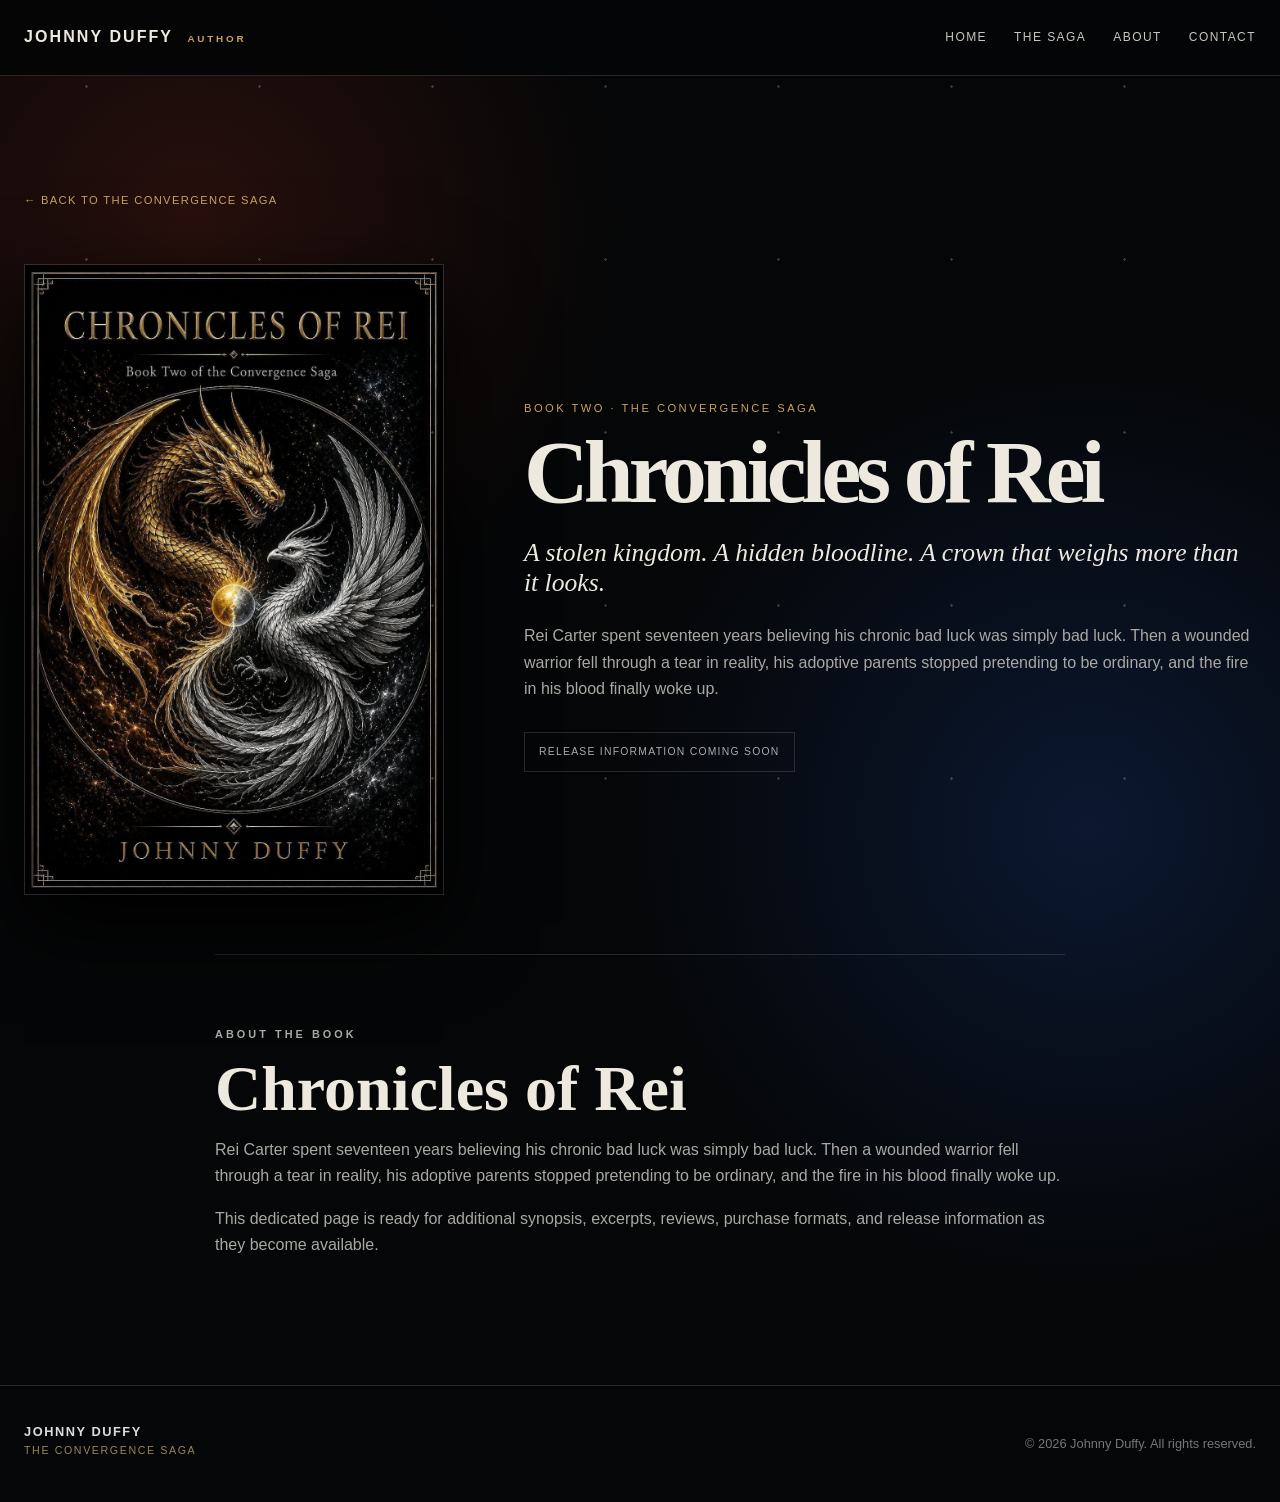
==== chronicles-of-rei.html @ 14dc8cfa "Add files via upload dedicated pages and purchase" ====
<!doctype html><html lang="en"><head><meta charset="utf-8"><meta name="viewport" content="width=device-width,initial-scale=1"><title>Chronicles of Rei | Johnny Duffy</title><link rel="stylesheet" href="styles.css"></head><body><header><a class="brand" href="index.html">JOHNNY DUFFY <small>AUTHOR</small></a><button id="menu">☰</button><nav><a href="index.html">Home</a><a href="index.html#saga">The Saga</a><a href="index.html#about">About</a><a href="index.html#contact">Contact</a></nav></header><main class="bookpage"><a class="backlink" href="index.html#saga">← Back to the Convergence Saga</a><section class="bookHero"><div class="cover"><img src="assets/chronicles-of-rei.jpg" alt="Chronicles of Rei"></div><div><p class="series">Book Two · THE CONVERGENCE SAGA</p><h1>Chronicles of Rei</h1><p class="hook">A stolen kingdom. A hidden bloodline. A crown that weighs more than it looks.</p><p class="muted">Rei Carter spent seventeen years believing his chronic bad luck was simply bad luck. Then a wounded warrior fell through a tear in reality, his adoptive parents stopped pretending to be ordinary, and the fire in his blood finally woke up.</p><div class="buttons"><span class="status">Release information coming soon</span></div></div></section><section class="bookBody"><p class="kicker">ABOUT THE BOOK</p><h2>Chronicles of Rei</h2><p>Rei Carter spent seventeen years believing his chronic bad luck was simply bad luck. Then a wounded warrior fell through a tear in reality, his adoptive parents stopped pretending to be ordinary, and the fire in his blood finally woke up.</p><p>This dedicated page is ready for additional synopsis, excerpts, reviews, purchase formats, and release information as they become available.</p></section></main><footer><div><b>JOHNNY DUFFY</b><small>THE CONVERGENCE SAGA</small></div><p>© <span id="year"></span> Johnny Duffy. All rights reserved.</p></footer><script src="script.js"></script></body></html>
---- styles.css ----
*{box-sizing:border-box}html{scroll-behavior:smooth}
:root{--bg:#050607;--paper:#eee9df;--muted:#aaa8a3;--gold:#c7a35c;--red:#b23a2c;--blue:#5279b5;--line:rgba(220,210,190,.16);--max:1260px}
body{margin:0;background:radial-gradient(circle at 15% 15%,#28100d 0,transparent 27rem),radial-gradient(circle at 85% 55%,#0b1830 0,transparent 30rem),#050607;color:var(--paper);font:16px/1.65 Segoe UI,Arial,sans-serif}
body:before{content:"";position:fixed;inset:0;pointer-events:none;opacity:.20;background-image:radial-gradient(#fff 0 1px,transparent 1.5px);background-size:173px 173px}
a{color:inherit;text-decoration:none}header{height:76px;padding:0 max(24px,calc((100vw - var(--max))/2));display:flex;align-items:center;justify-content:space-between;position:sticky;top:0;z-index:20;background:#050607ed;border-bottom:1px solid var(--line);backdrop-filter:blur(14px)}
.brand{font-weight:900;letter-spacing:.13em}.brand small{font-size:.62rem;color:var(--gold);letter-spacing:.28em;margin-left:8px}nav{display:flex;gap:27px}nav a{font-size:.75rem;text-transform:uppercase;letter-spacing:.12em;color:#c9c6c0}#menu{display:none;background:none;border:0;color:white;font-size:1.5rem}
.hero{min-height:calc(100vh - 76px);display:flex;align-items:center;position:relative;overflow:hidden;padding:90px max(24px,calc((100vw - var(--max))/2));border-bottom:1px solid var(--line)}.heroText{max-width:850px;z-index:2}
.kicker{font-size:.68rem;font-weight:800;letter-spacing:.28em;color:var(--gold);text-transform:uppercase}h1,h2,h3{font-family:Georgia,serif}h1{font-size:clamp(4rem,9vw,8.2rem);line-height:.78;letter-spacing:-.055em;margin:.18em 0}h1 span{color:transparent;-webkit-text-stroke:1px #d3c6a8}
.lead{font:italic clamp(1.25rem,2.3vw,1.9rem) Georgia,serif}.muted{color:var(--muted)}.buttons{display:flex;gap:13px;flex-wrap:wrap;margin-top:30px}.buttons a,.buttonlike{min-height:48px;padding:0 22px;display:inline-flex;align-items:center;border:1px solid var(--line);font-size:.72rem;font-weight:800;letter-spacing:.11em;text-transform:uppercase}.buttons .primary{background:#84271f;border-color:#a33b30}.disabled{opacity:.55;pointer-events:none}
.section,.feature,.bookpage{width:min(var(--max),calc(100% - 48px));margin:auto;padding:110px 0}.heading{max-width:800px;margin-bottom:50px}h2{font-size:clamp(2.7rem,5vw,5rem);line-height:1;margin:.2em 0}
.books{display:grid;grid-template-columns:repeat(4,1fr);gap:22px}.books article img{width:100%;display:block;aspect-ratio:2/3;object-fit:cover;border:1px solid var(--line);transition:.25s}.books article:hover img{transform:translateY(-7px)}.books article small{display:block;margin-top:20px;color:#96928b;font-size:.62rem;letter-spacing:.18em}.books h3{font-size:1.4rem;margin:6px 0}.books p{font-size:.88rem;color:#999}.books a{font-size:.68rem;color:var(--gold);letter-spacing:.1em;text-transform:uppercase}
.feature{display:grid;grid-template-columns:.78fr 1.22fr;gap:90px;align-items:center;border-top:1px solid var(--line)}.featureCover{max-width:420px;margin:auto}.featureCover img{width:100%;box-shadow:0 30px 80px #000}.redtxt{color:#e35a47}blockquote{border-left:2px solid var(--red);padding:16px 0 16px 24px;margin:30px 0;font:italic 1.15rem Georgia,serif}
.about{display:grid;grid-template-columns:320px 1fr;gap:80px;align-items:center}.portrait img{width:100%;display:block;box-shadow:0 25px 65px #000}.contact{text-align:center;padding:110px 24px;border-top:1px solid var(--line)}.centered{justify-content:center}
footer{border-top:1px solid var(--line);padding:35px max(24px,calc((100vw - var(--max))/2));display:flex;justify-content:space-between;color:#777;font-size:.8rem}footer div{display:flex;flex-direction:column}footer b{color:#ddd;letter-spacing:.12em}footer small{letter-spacing:.15em;color:#9a845a}
.bookHero{display:grid;grid-template-columns:minmax(280px,420px) 1fr;gap:80px;align-items:center;min-height:690px}.bookHero .cover img{width:100%;display:block;border:1px solid var(--line);box-shadow:0 30px 80px #000}.bookHero h1{font-size:clamp(3.5rem,7vw,7rem);line-height:.88}.series{font-size:.7rem;letter-spacing:.22em;color:var(--gold);text-transform:uppercase}.hook{font:italic clamp(1.25rem,2vw,1.8rem) Georgia,serif}.bookBody{max-width:850px;margin:30px auto 0;padding-top:60px;border-top:1px solid var(--line)}.bookBody p{color:var(--muted)}.backlink{display:inline-block;margin-bottom:25px;color:var(--gold);font-size:.7rem;letter-spacing:.12em;text-transform:uppercase}.status{display:inline-block;border:1px solid var(--line);padding:10px 14px;color:#aaa;font-size:.65rem;letter-spacing:.12em;text-transform:uppercase}
@media(max-width:950px){#menu{display:block}nav{display:none;position:absolute;top:76px;left:0;right:0;flex-direction:column;padding:25px;background:#090a0c}nav.open{display:flex}.books{grid-template-columns:1fr 1fr}.feature,.about,.bookHero{grid-template-columns:1fr;gap:45px}.bookHero .cover{max-width:360px;margin:auto}}
@media(max-width:560px){.brand small{display:none}.books{grid-template-columns:1fr}.section,.feature,.bookpage{width:calc(100% - 34px);padding:75px 0}footer{flex-direction:column;gap:15px}}
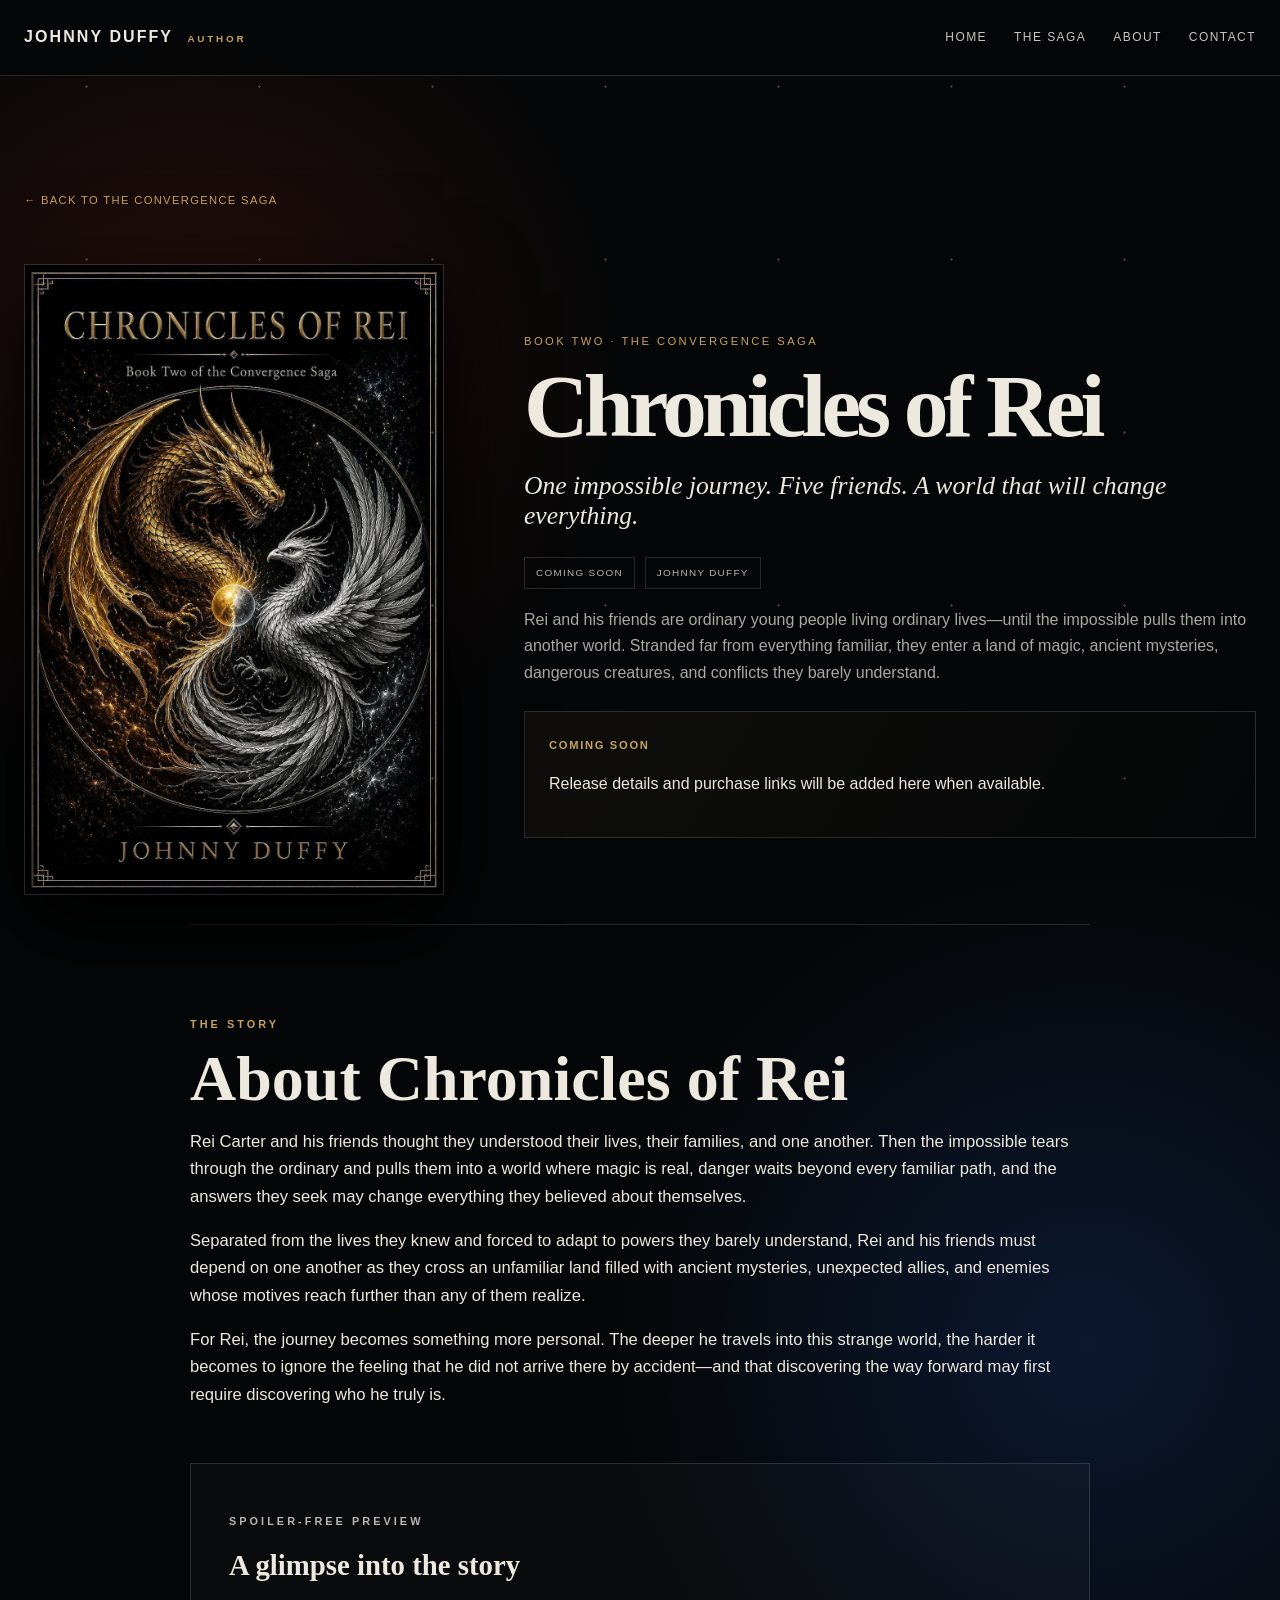
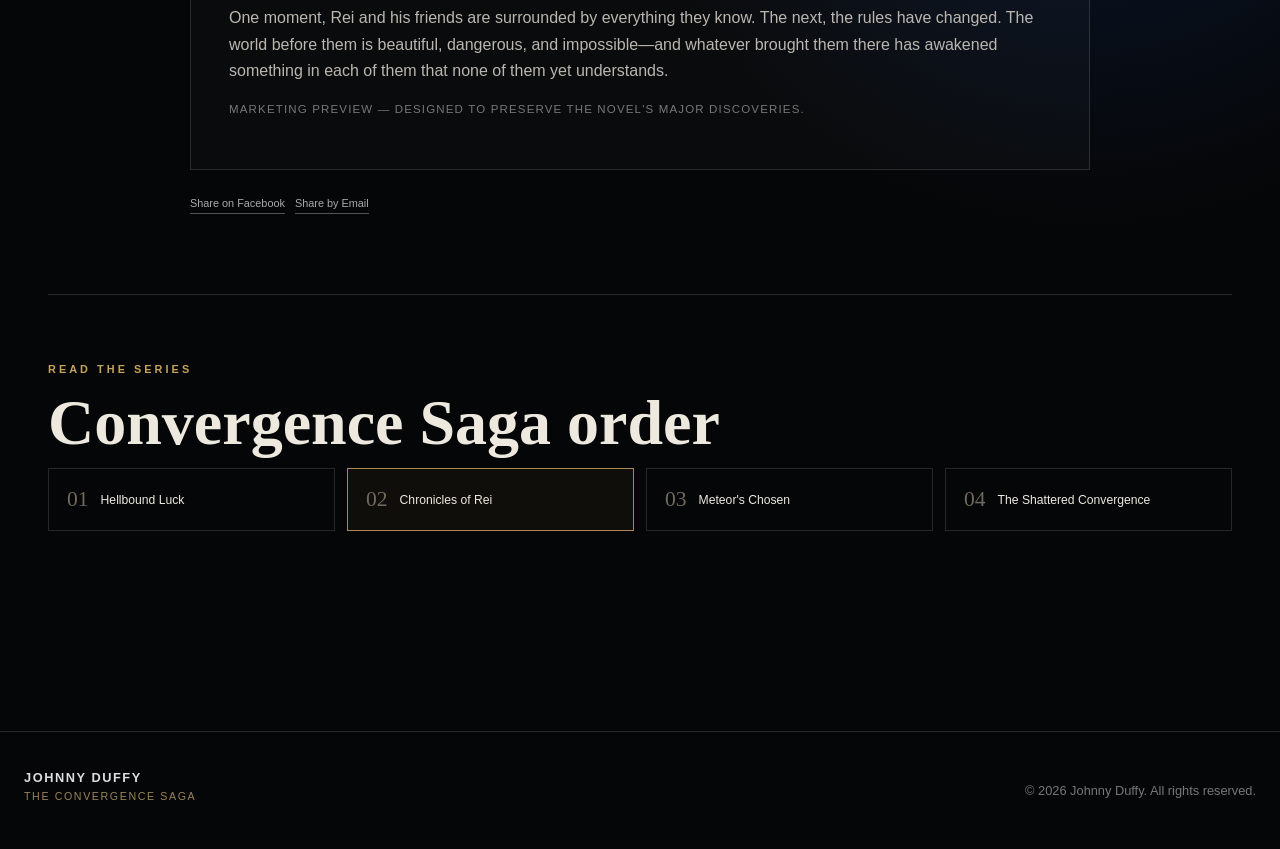
==== commit 9a42c0ca: "Add files via upload polish" ====
--- a/chronicles-of-rei.html
+++ b/chronicles-of-rei.html
@@ -1 +1,19 @@
-<!doctype html><html lang="en"><head><meta charset="utf-8"><meta name="viewport" content="width=device-width,initial-scale=1"><title>Chronicles of Rei | Johnny Duffy</title><link rel="stylesheet" href="styles.css"></head><body><header><a class="brand" href="index.html">JOHNNY DUFFY <small>AUTHOR</small></a><button id="menu">☰</button><nav><a href="index.html">Home</a><a href="index.html#saga">The Saga</a><a href="index.html#about">About</a><a href="index.html#contact">Contact</a></nav></header><main class="bookpage"><a class="backlink" href="index.html#saga">← Back to the Convergence Saga</a><section class="bookHero"><div class="cover"><img src="assets/chronicles-of-rei.jpg" alt="Chronicles of Rei"></div><div><p class="series">Book Two · THE CONVERGENCE SAGA</p><h1>Chronicles of Rei</h1><p class="hook">A stolen kingdom. A hidden bloodline. A crown that weighs more than it looks.</p><p class="muted">Rei Carter spent seventeen years believing his chronic bad luck was simply bad luck. Then a wounded warrior fell through a tear in reality, his adoptive parents stopped pretending to be ordinary, and the fire in his blood finally woke up.</p><div class="buttons"><span class="status">Release information coming soon</span></div></div></section><section class="bookBody"><p class="kicker">ABOUT THE BOOK</p><h2>Chronicles of Rei</h2><p>Rei Carter spent seventeen years believing his chronic bad luck was simply bad luck. Then a wounded warrior fell through a tear in reality, his adoptive parents stopped pretending to be ordinary, and the fire in his blood finally woke up.</p><p>This dedicated page is ready for additional synopsis, excerpts, reviews, purchase formats, and release information as they become available.</p></section></main><footer><div><b>JOHNNY DUFFY</b><small>THE CONVERGENCE SAGA</small></div><p>© <span id="year"></span> Johnny Duffy. All rights reserved.</p></footer><script src="script.js"></script></body></html>+<!doctype html><html lang="en"><head><meta charset="utf-8"><meta name="viewport" content="width=device-width,initial-scale=1">
+<title>Chronicles of Rei | Johnny Duffy</title>
+<meta name="description" content="Rei and four friends are pulled into another world, where magic, awakening powers, friendship, and self-discovery reshape everything they know."><link rel="canonical" href="https://johnnyduffyauthor.com/chronicles-of-rei.html">
+<meta property="og:type" content="book"><meta property="og:site_name" content="Johnny Duffy">
+<meta property="og:title" content="Chronicles of Rei | The Convergence Saga"><meta property="og:description" content="One impossible journey. Five friends. A world that will change everything.">
+<meta property="og:url" content="https://johnnyduffyauthor.com/chronicles-of-rei.html"><meta property="og:image" content="https://johnnyduffyauthor.com/assets/chronicles-of-rei.jpg">
+<meta name="twitter:card" content="summary_large_image"><meta name="twitter:title" content="Chronicles of Rei | Johnny Duffy"><meta name="twitter:description" content="One impossible journey. Five friends. A world that will change everything."><meta name="twitter:image" content="https://johnnyduffyauthor.com/assets/chronicles-of-rei.jpg">
+<link rel="stylesheet" href="styles.css"></head><body><header><a class="brand" href="index.html">JOHNNY DUFFY <small>AUTHOR</small></a><button id="menu">☰</button><nav><a href="index.html">Home</a><a href="index.html#saga">The Saga</a><a href="index.html#about">About</a><a href="index.html#contact">Contact</a></nav></header><main class="bookpage">
+<a class="backlink" href="index.html#saga">← Back to the Convergence Saga</a>
+<section class="bookHero"><div class="cover"><img src="assets/chronicles-of-rei.jpg" alt="Chronicles of Rei book cover"></div><div>
+<p class="series">Book Two · THE CONVERGENCE SAGA</p><h1>Chronicles of Rei</h1><p class="hook">One impossible journey. Five friends. A world that will change everything.</p>
+<div class="bookMeta"><span class="badge ">COMING SOON</span><span class="badge">Johnny Duffy</span></div>
+<p class="muted">Rei and his friends are ordinary young people living ordinary lives—until the impossible pulls them into another world. Stranded far from everything familiar, they enter a land of magic, ancient mysteries, dangerous creatures, and conflicts they barely understand.</p><div class="comingPanel"><strong>COMING SOON</strong><p>Release details and purchase links will be added here when available.</p></div></div></section>
+<section class="synopsis"><p class="kicker">THE STORY</p><h2>About Chronicles of Rei</h2><div class="copy">
+<p>Rei Carter and his friends thought they understood their lives, their families, and one another. Then the impossible tears through the ordinary and pulls them into a world where magic is real, danger waits beyond every familiar path, and the answers they seek may change everything they believed about themselves.</p><p>Separated from the lives they knew and forced to adapt to powers they barely understand, Rei and his friends must depend on one another as they cross an unfamiliar land filled with ancient mysteries, unexpected allies, and enemies whose motives reach further than any of them realize.</p><p>For Rei, the journey becomes something more personal. The deeper he travels into this strange world, the harder it becomes to ignore the feeling that he did not arrive there by accident—and that discovering the way forward may first require discovering who he truly is.</p></div>
+<div class="sample"><p class="kicker">SPOILER-FREE PREVIEW</p><h3>A glimpse into the story</h3><p>One moment, Rei and his friends are surrounded by everything they know. The next, the rules have changed. The world before them is beautiful, dangerous, and impossible—and whatever brought them there has awakened something in each of them that none of them yet understands.</p><p class="sampleNote">Marketing preview — designed to preserve the novel's major discoveries.</p></div>
+<div class="socialShare"><a href="https://www.facebook.com/sharer/sharer.php?u=https://johnnyduffyauthor.com/chronicles-of-rei.html" target="_blank" rel="noopener">Share on Facebook</a><a href="mailto:?subject=Chronicles of Rei%20by%20Johnny%20Duffy&body=https://johnnyduffyauthor.com/chronicles-of-rei.html">Share by Email</a></div></section>
+<section class="seriesOrder"><p class="kicker">READ THE SERIES</p><h2>Convergence Saga order</h2><div class="seriesStrip"><a class="" href="hellbound-luck.html"><b>01</b><span>Hellbound Luck</span></a><a class="current" href="chronicles-of-rei.html"><b>02</b><span>Chronicles of Rei</span></a><a class="" href="meteors-chosen.html"><b>03</b><span>Meteor&#x27;s Chosen</span></a><a class="" href="shattered-convergence.html"><b>04</b><span>The Shattered Convergence</span></a></div></section>
+</main><footer><div><b>JOHNNY DUFFY</b><small>THE CONVERGENCE SAGA</small></div><p>© <span id="year"></span> Johnny Duffy. All rights reserved.</p></footer><script src="script.js"></script></body></html>
--- a/styles.css
+++ b/styles.css
@@ -16,3 +16,6 @@
 .bookHero{display:grid;grid-template-columns:minmax(280px,420px) 1fr;gap:80px;align-items:center;min-height:690px}.bookHero .cover img{width:100%;display:block;border:1px solid var(--line);box-shadow:0 30px 80px #000}.bookHero h1{font-size:clamp(3.5rem,7vw,7rem);line-height:.88}.series{font-size:.7rem;letter-spacing:.22em;color:var(--gold);text-transform:uppercase}.hook{font:italic clamp(1.25rem,2vw,1.8rem) Georgia,serif}.bookBody{max-width:850px;margin:30px auto 0;padding-top:60px;border-top:1px solid var(--line)}.bookBody p{color:var(--muted)}.backlink{display:inline-block;margin-bottom:25px;color:var(--gold);font-size:.7rem;letter-spacing:.12em;text-transform:uppercase}.status{display:inline-block;border:1px solid var(--line);padding:10px 14px;color:#aaa;font-size:.65rem;letter-spacing:.12em;text-transform:uppercase}
 @media(max-width:950px){#menu{display:block}nav{display:none;position:absolute;top:76px;left:0;right:0;flex-direction:column;padding:25px;background:#090a0c}nav.open{display:flex}.books{grid-template-columns:1fr 1fr}.feature,.about,.bookHero{grid-template-columns:1fr;gap:45px}.bookHero .cover{max-width:360px;margin:auto}}
 @media(max-width:560px){.brand small{display:none}.books{grid-template-columns:1fr}.section,.feature,.bookpage{width:calc(100% - 34px);padding:75px 0}footer{flex-direction:column;gap:15px}}
+
+.bookMeta{display:flex;gap:10px;flex-wrap:wrap;margin:18px 0}.badge{padding:7px 11px;border:1px solid var(--line);font-size:.62rem;letter-spacing:.13em;text-transform:uppercase;color:#bcb8b0}.badge.live{border-color:#9d4036;color:#e88978}.synopsis{max-width:900px;margin:0 auto;padding:80px 0;border-top:1px solid var(--line)}.synopsis .copy{font-size:1.04rem}.sample{margin-top:55px;padding:38px;border:1px solid var(--line);background:rgba(255,255,255,.018)}.sample h3{font-size:1.8rem;margin:.1em 0}.sample p{color:#bbb7b0}.sampleNote{font-size:.72rem;color:#777!important;text-transform:uppercase;letter-spacing:.1em}.seriesOrder{width:min(var(--max),calc(100% - 48px));margin:0 auto 90px;padding-top:55px;border-top:1px solid var(--line)}.seriesStrip{display:grid;grid-template-columns:repeat(4,1fr);gap:12px}.seriesStrip a{padding:18px;border:1px solid var(--line);display:flex;gap:12px;align-items:center}.seriesStrip a.current{border-color:#a98a52;background:#c7a35c0c}.seriesStrip b{font:1.35rem Georgia,serif;color:#70695c}.seriesStrip span{font-size:.76rem}.purchaseNote{color:#7e7a73;font-size:.76rem;margin-top:12px}.comingPanel{border:1px solid var(--line);padding:24px;margin-top:25px;background:linear-gradient(120deg,#c7a35c0c,transparent)}.comingPanel strong{display:block;color:var(--gold);letter-spacing:.15em;font-size:.7rem}.socialShare{display:flex;gap:10px;flex-wrap:wrap;margin-top:25px}.socialShare a{font-size:.68rem;color:#aaa;border-bottom:1px solid #555}
+@media(max-width:800px){.seriesStrip{grid-template-columns:1fr 1fr}.sample{padding:24px}}@media(max-width:500px){.seriesStrip{grid-template-columns:1fr}}
